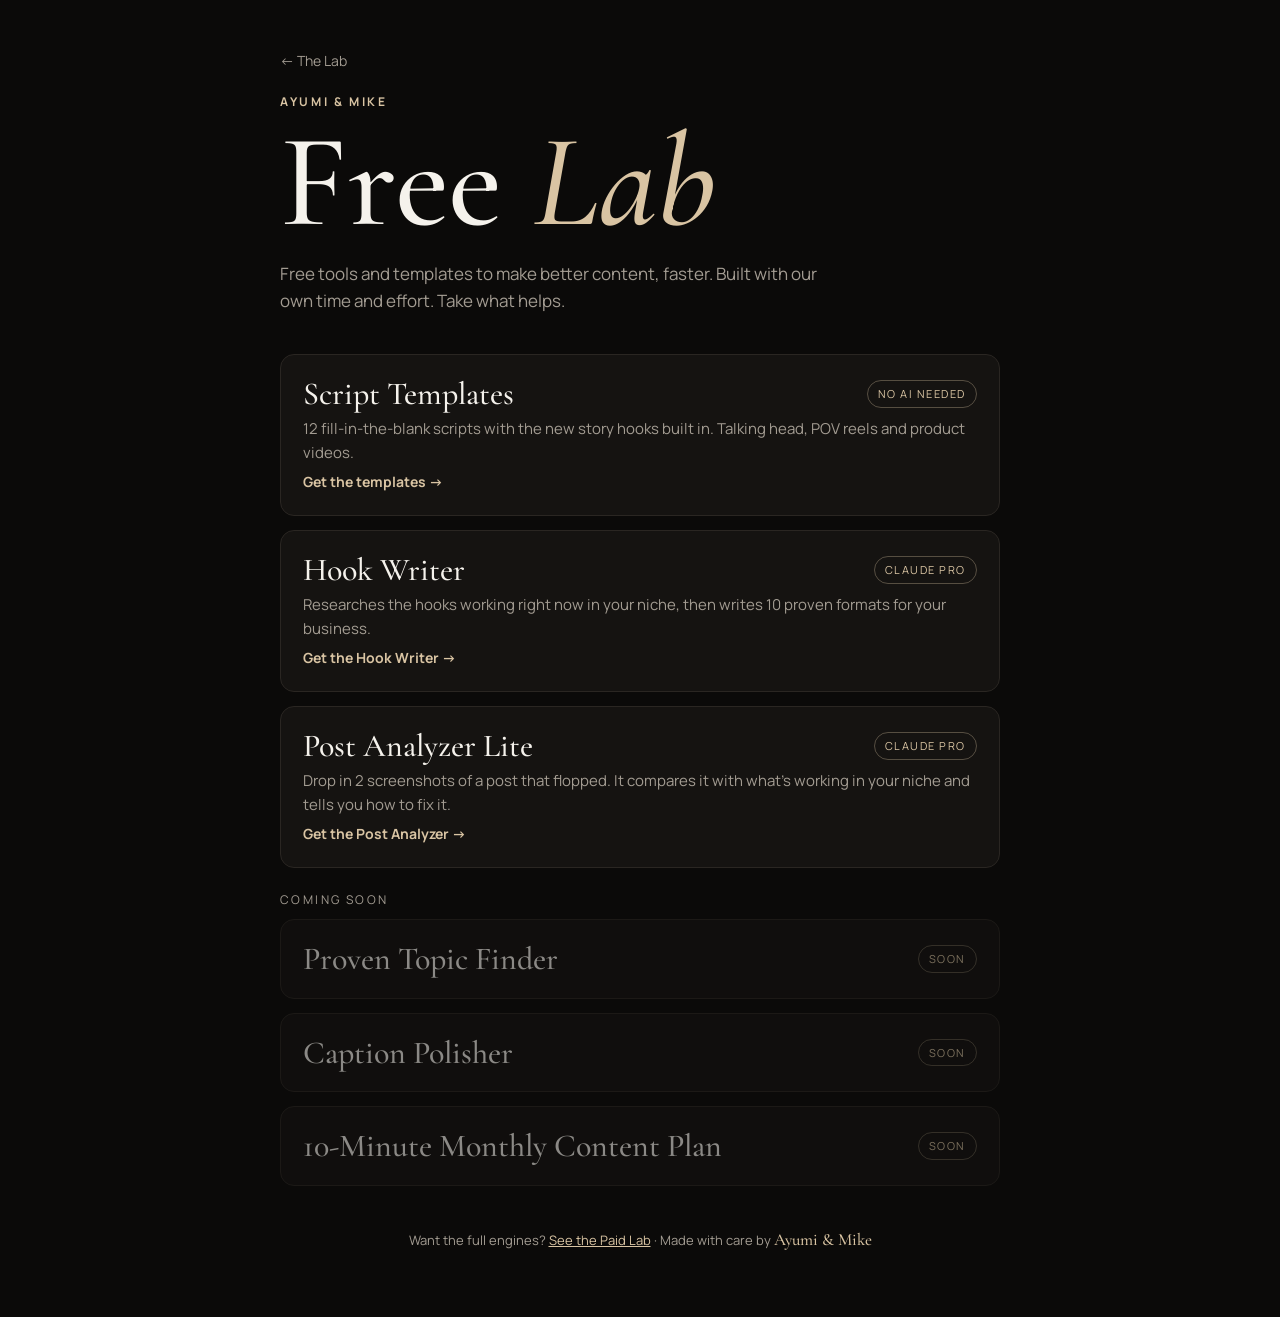
==== free-lab/index.html @ 4d97724a "Add files via upload" ====
<!doctype html>
<html lang="en">
<head>
<meta charset="utf-8">
<meta name="viewport" content="width=device-width,initial-scale=1,viewport-fit=cover">
<title>Free Lab · Ayumi & Mike</title>
<meta name="description" content="Free content tools and templates from Ayumi & Mike.">
<link rel="stylesheet" href="https://fonts.googleapis.com/css2?family=Cormorant+Garamond:ital,wght@0,500;1,500&family=Manrope:wght@400;500;700&display=swap">
<link rel="stylesheet" href="../assets/lab.css">
</head>
<body>
<main class="wrap">
  <header>
    <a class="back" href="../">← The Lab</a>
    <div class="eyebrow" style="margin-top:18px">Ayumi &amp; Mike</div>
    <h1>Free <em>Lab</em></h1>
    <p class="lede">Free tools and templates to make better content, faster. Built with our own time and effort. Take what helps.</p>
  </header>

  <div class="list">
    <a class="card" href="../script-templates/">
      <h3>Script Templates</h3><span class="tag">No AI needed</span>
      <p>12 fill-in-the-blank scripts with the new story hooks built in. Talking head, POV reels and product videos.</p>
      <span class="arrow">Get the templates →</span>
    </a>
    <a class="card" href="../hook-writer/">
      <h3>Hook Writer</h3><span class="tag">Claude Pro</span>
      <p>Researches the hooks working right now in your niche, then writes 10 proven formats for your business.</p>
      <span class="arrow">Get the Hook Writer →</span>
    </a>
    <a class="card" href="../post-analyzer/">
      <h3>Post Analyzer Lite</h3><span class="tag">Claude Pro</span>
      <p>Drop in 2 screenshots of a post that flopped. It compares it with what's working in your niche and tells you how to fix it.</p>
      <span class="arrow">Get the Post Analyzer →</span>
    </a>

    <div class="section">Coming soon</div>
    <div class="card soon"><h3>Proven Topic Finder</h3><span class="tag">Soon</span></div>
    <div class="card soon"><h3>Caption Polisher</h3><span class="tag">Soon</span></div>
    <div class="card soon"><h3>10-Minute Monthly Content Plan</h3><span class="tag">Soon</span></div>
  </div>

  <footer>Want the full engines? <a href="../paid-lab/">See the Paid Lab</a> · Made with care by <b>Ayumi &amp; Mike</b></footer>
</main>
</body>
</html>
---- assets/lab.css ----
/* Shared look for the Lab hub pages. Single dark look: black ground, white type, beige highlights. */
:root {
  --bg: #0b0a09; --panel: #151311; --line: #2a2622; --fg: #f5f2ec; --muted: #a39c92; --beige: #d9c4a3; --ink: #14110d;
  --display: "Cormorant Garamond", "Times New Roman", serif; --body: "Manrope", "Segoe UI", system-ui, sans-serif;
  color-scheme: dark;
}
* { box-sizing: border-box; }
body { margin: 0; background: var(--bg); color: var(--fg); font-family: var(--body); font-size: 16px; line-height: 1.6;
  padding-left: max(16px, env(safe-area-inset-left, 0px)); padding-right: max(16px, env(safe-area-inset-right, 0px)); }
.wrap { max-width: 720px; margin: 0 auto; padding-block: 48px 64px; display: grid; gap: 40px; }
.wrap.wide { max-width: 980px; }
.eyebrow { font-size: 12px; letter-spacing: .22em; text-transform: uppercase; color: var(--beige); font-weight: 700; }
h1 { font-family: var(--display); font-weight: 500; font-size: clamp(64px, 18vw, 132px); line-height: .9; margin: 12px 0 18px; text-wrap: balance; }
h1 em, h2 em { color: var(--beige); }
h2 { font-family: var(--display); font-weight: 500; font-size: clamp(34px, 7vw, 44px); line-height: 1.05; margin: 0 0 16px; text-wrap: balance; }
.lede { color: var(--muted); margin: 0; max-width: 54ch; font-size: 17px; }
.back { font-size: 14px; color: var(--muted); text-decoration: none; }
.back:hover { color: var(--beige); }
.list { display: grid; gap: 14px; }
.card { display: grid; grid-template-columns: 1fr auto; gap: 6px 16px; align-items: center; padding: 22px; border: 1px solid var(--line); border-radius: 14px;
  background: var(--panel); color: inherit; text-decoration: none; transition: border-color .2s, transform .2s; }
a.card:hover { border-color: var(--beige); transform: translateY(-2px); }
a.card:focus-visible, a:focus-visible, button:focus-visible { outline: 2px solid var(--beige); outline-offset: 3px; }
.card h3 { font-family: var(--display); font-weight: 500; font-size: 32px; line-height: 1.05; margin: 0; }
.card p { grid-column: 1 / -1; margin: 0; color: var(--muted); font-size: 15px; }
.tag { font-size: 11px; letter-spacing: .14em; text-transform: uppercase; color: var(--beige); border: 1px solid #d9c4a355; border-radius: 999px; padding: 4px 10px; white-space: nowrap; }
.arrow { grid-column: 1 / -1; color: var(--beige); font-weight: 700; font-size: 14px; }
.soon { opacity: .55; }
.section { font-size: 12px; letter-spacing: .2em; text-transform: uppercase; color: var(--muted); margin: 8px 0 -4px; }
footer { font-size: 13px; color: var(--muted); text-align: center; }
footer b { color: var(--beige); font-weight: 500; font-family: var(--display); font-size: 17px; }
footer a { color: var(--beige); }
@media (prefers-reduced-motion: reduce) { .card { transition: none; } }
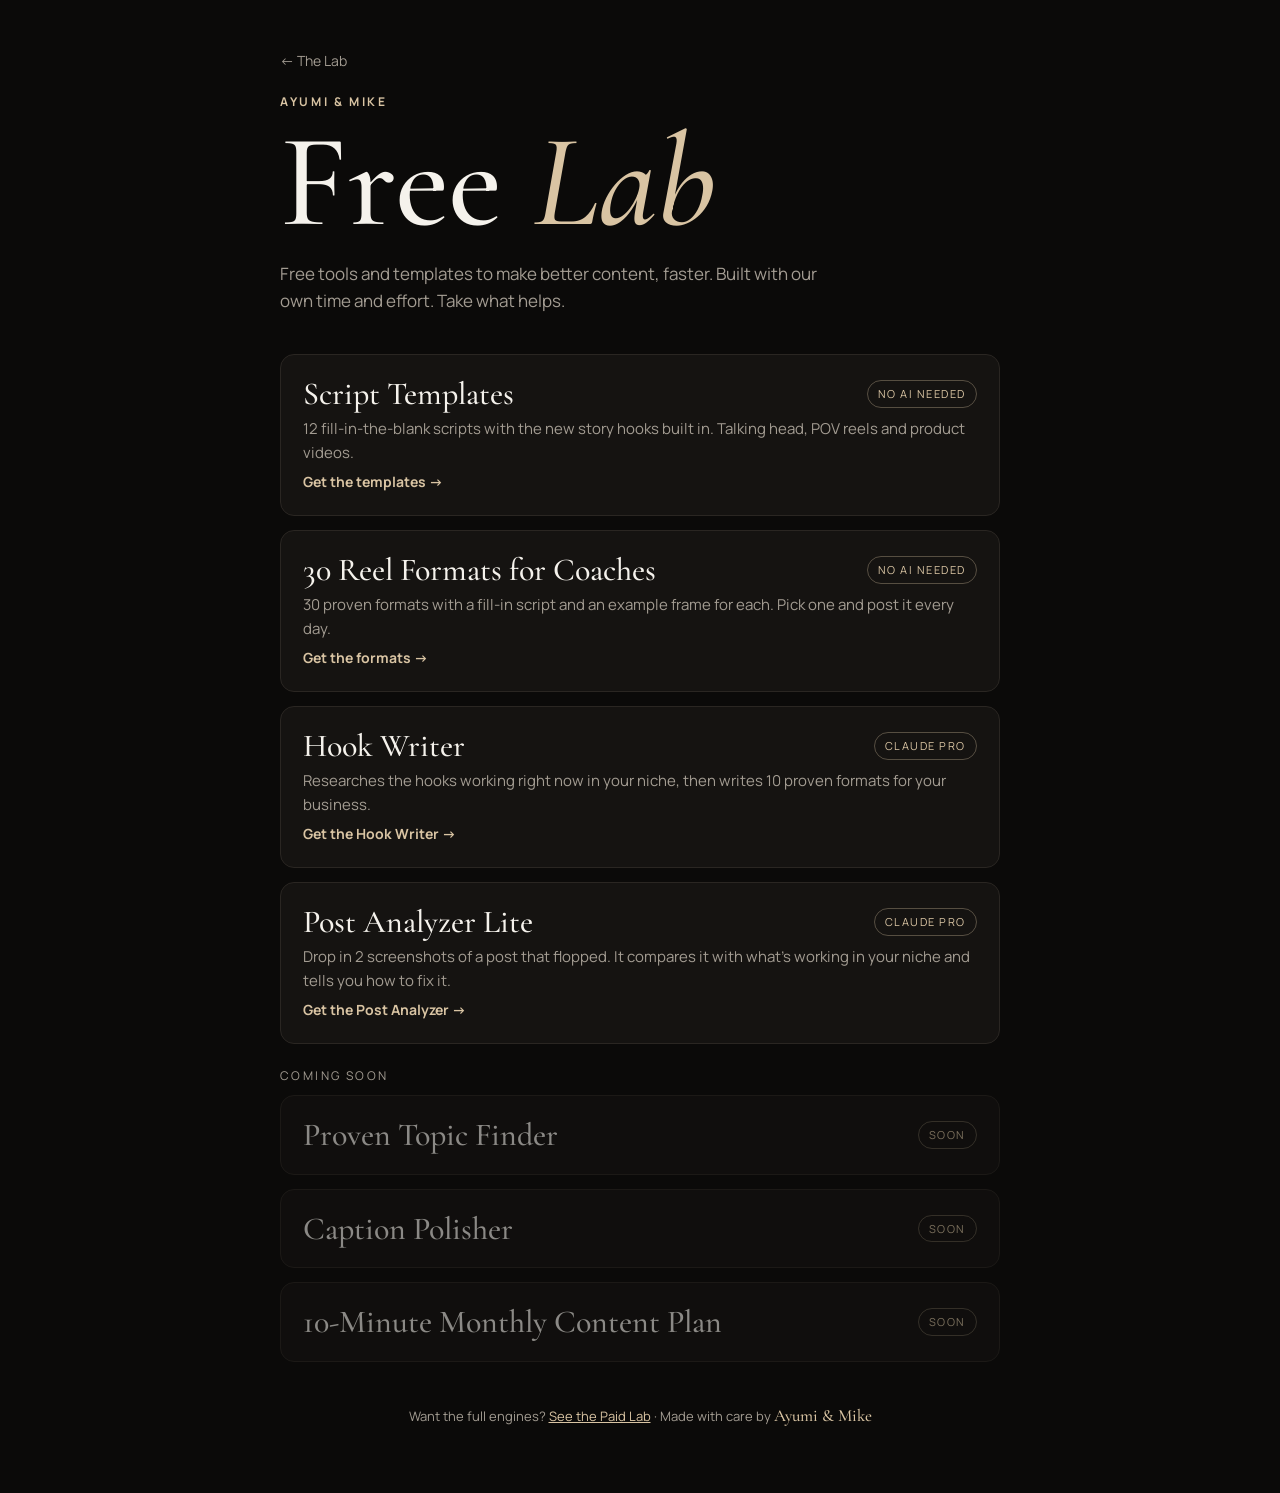
==== commit 00162737: "Add files via upload" ====
--- a/free-lab/index.html
+++ b/free-lab/index.html
@@ -1,46 +1,51 @@
-<!doctype html>
-<html lang="en">
-<head>
-<meta charset="utf-8">
-<meta name="viewport" content="width=device-width,initial-scale=1,viewport-fit=cover">
-<title>Free Lab · Ayumi & Mike</title>
-<meta name="description" content="Free content tools and templates from Ayumi & Mike.">
-<link rel="stylesheet" href="https://fonts.googleapis.com/css2?family=Cormorant+Garamond:ital,wght@0,500;1,500&family=Manrope:wght@400;500;700&display=swap">
-<link rel="stylesheet" href="../assets/lab.css">
-</head>
-<body>
-<main class="wrap">
-  <header>
-    <a class="back" href="../">← The Lab</a>
-    <div class="eyebrow" style="margin-top:18px">Ayumi &amp; Mike</div>
-    <h1>Free <em>Lab</em></h1>
-    <p class="lede">Free tools and templates to make better content, faster. Built with our own time and effort. Take what helps.</p>
-  </header>
-
-  <div class="list">
-    <a class="card" href="../script-templates/">
-      <h3>Script Templates</h3><span class="tag">No AI needed</span>
-      <p>12 fill-in-the-blank scripts with the new story hooks built in. Talking head, POV reels and product videos.</p>
-      <span class="arrow">Get the templates →</span>
-    </a>
-    <a class="card" href="../hook-writer/">
-      <h3>Hook Writer</h3><span class="tag">Claude Pro</span>
-      <p>Researches the hooks working right now in your niche, then writes 10 proven formats for your business.</p>
-      <span class="arrow">Get the Hook Writer →</span>
-    </a>
-    <a class="card" href="../post-analyzer/">
-      <h3>Post Analyzer Lite</h3><span class="tag">Claude Pro</span>
-      <p>Drop in 2 screenshots of a post that flopped. It compares it with what's working in your niche and tells you how to fix it.</p>
-      <span class="arrow">Get the Post Analyzer →</span>
-    </a>
-
-    <div class="section">Coming soon</div>
-    <div class="card soon"><h3>Proven Topic Finder</h3><span class="tag">Soon</span></div>
-    <div class="card soon"><h3>Caption Polisher</h3><span class="tag">Soon</span></div>
-    <div class="card soon"><h3>10-Minute Monthly Content Plan</h3><span class="tag">Soon</span></div>
-  </div>
-
-  <footer>Want the full engines? <a href="../paid-lab/">See the Paid Lab</a> · Made with care by <b>Ayumi &amp; Mike</b></footer>
-</main>
-</body>
-</html>
+<!doctype html>
+<html lang="en">
+<head>
+<meta charset="utf-8">
+<meta name="viewport" content="width=device-width,initial-scale=1,viewport-fit=cover">
+<title>Free Lab · Ayumi & Mike</title>
+<meta name="description" content="Free content tools and templates from Ayumi & Mike.">
+<link rel="stylesheet" href="https://fonts.googleapis.com/css2?family=Cormorant+Garamond:ital,wght@0,500;1,500&family=Manrope:wght@400;500;700&display=swap">
+<link rel="stylesheet" href="../assets/lab.css">
+</head>
+<body>
+<main class="wrap">
+  <header>
+    <a class="back" href="../">← The Lab</a>
+    <div class="eyebrow" style="margin-top:18px">Ayumi &amp; Mike</div>
+    <h1>Free <em>Lab</em></h1>
+    <p class="lede">Free tools and templates to make better content, faster. Built with our own time and effort. Take what helps.</p>
+  </header>
+
+  <div class="list">
+    <a class="card" href="../script-templates/">
+      <h3>Script Templates</h3><span class="tag">No AI needed</span>
+      <p>12 fill-in-the-blank scripts with the new story hooks built in. Talking head, POV reels and product videos.</p>
+      <span class="arrow">Get the templates →</span>
+    </a>
+    <a class="card" href="../reel-formats/">
+      <h3>30 Reel Formats for Coaches</h3><span class="tag">No AI needed</span>
+      <p>30 proven formats with a fill-in script and an example frame for each. Pick one and post it every day.</p>
+      <span class="arrow">Get the formats →</span>
+    </a>
+    <a class="card" href="../hook-writer/">
+      <h3>Hook Writer</h3><span class="tag">Claude Pro</span>
+      <p>Researches the hooks working right now in your niche, then writes 10 proven formats for your business.</p>
+      <span class="arrow">Get the Hook Writer →</span>
+    </a>
+    <a class="card" href="../post-analyzer/">
+      <h3>Post Analyzer Lite</h3><span class="tag">Claude Pro</span>
+      <p>Drop in 2 screenshots of a post that flopped. It compares it with what's working in your niche and tells you how to fix it.</p>
+      <span class="arrow">Get the Post Analyzer →</span>
+    </a>
+
+    <div class="section">Coming soon</div>
+    <div class="card soon"><h3>Proven Topic Finder</h3><span class="tag">Soon</span></div>
+    <div class="card soon"><h3>Caption Polisher</h3><span class="tag">Soon</span></div>
+    <div class="card soon"><h3>10-Minute Monthly Content Plan</h3><span class="tag">Soon</span></div>
+  </div>
+
+  <footer>Want the full engines? <a href="../paid-lab/">See the Paid Lab</a> · Made with care by <b>Ayumi &amp; Mike</b></footer>
+</main>
+</body>
+</html>
--- a/assets/lab.css
+++ b/assets/lab.css
@@ -31,3 +31,13 @@
 footer b { color: var(--beige); font-weight: 500; font-family: var(--display); font-size: 17px; }
 footer a { color: var(--beige); }
 @media (prefers-reduced-motion: reduce) { .card { transition: none; } }
+
+/* Paid Lab: dark, blurred Ayumi & Mike room behind everything so it feels premium but text stays readable. */
+body.premium { background: var(--bg); }
+body.premium::before { content: ""; position: fixed; inset: 0; z-index: -2; background: url("bg-room.jpg") center 30% / cover no-repeat; filter: blur(1px) saturate(1.15); transform: scale(1.02); }
+body.premium::after { content: ""; position: fixed; inset: 0; z-index: -1;
+  background: linear-gradient(90deg, rgba(11,10,9,.72) 0%, rgba(11,10,9,.45) 50%, rgba(11,10,9,.72) 100%), linear-gradient(180deg, rgba(11,10,9,.25) 0%, rgba(11,10,9,.55) 100%); }
+body.premium .card, body.premium .plan, body.premium .steps li { background: rgba(17,15,13,.82); backdrop-filter: blur(8px); -webkit-backdrop-filter: blur(8px); }
+body.premium h1, body.premium .lede, body.premium h2 { text-shadow: 0 2px 18px rgba(0,0,0,.65); }
+/* Home page uses the empty studio scene (made in ChatGPT in the show's style). */
+body.premium.home::before { background-image: url("bg-home.jpg"); background-position: center 60%; }
